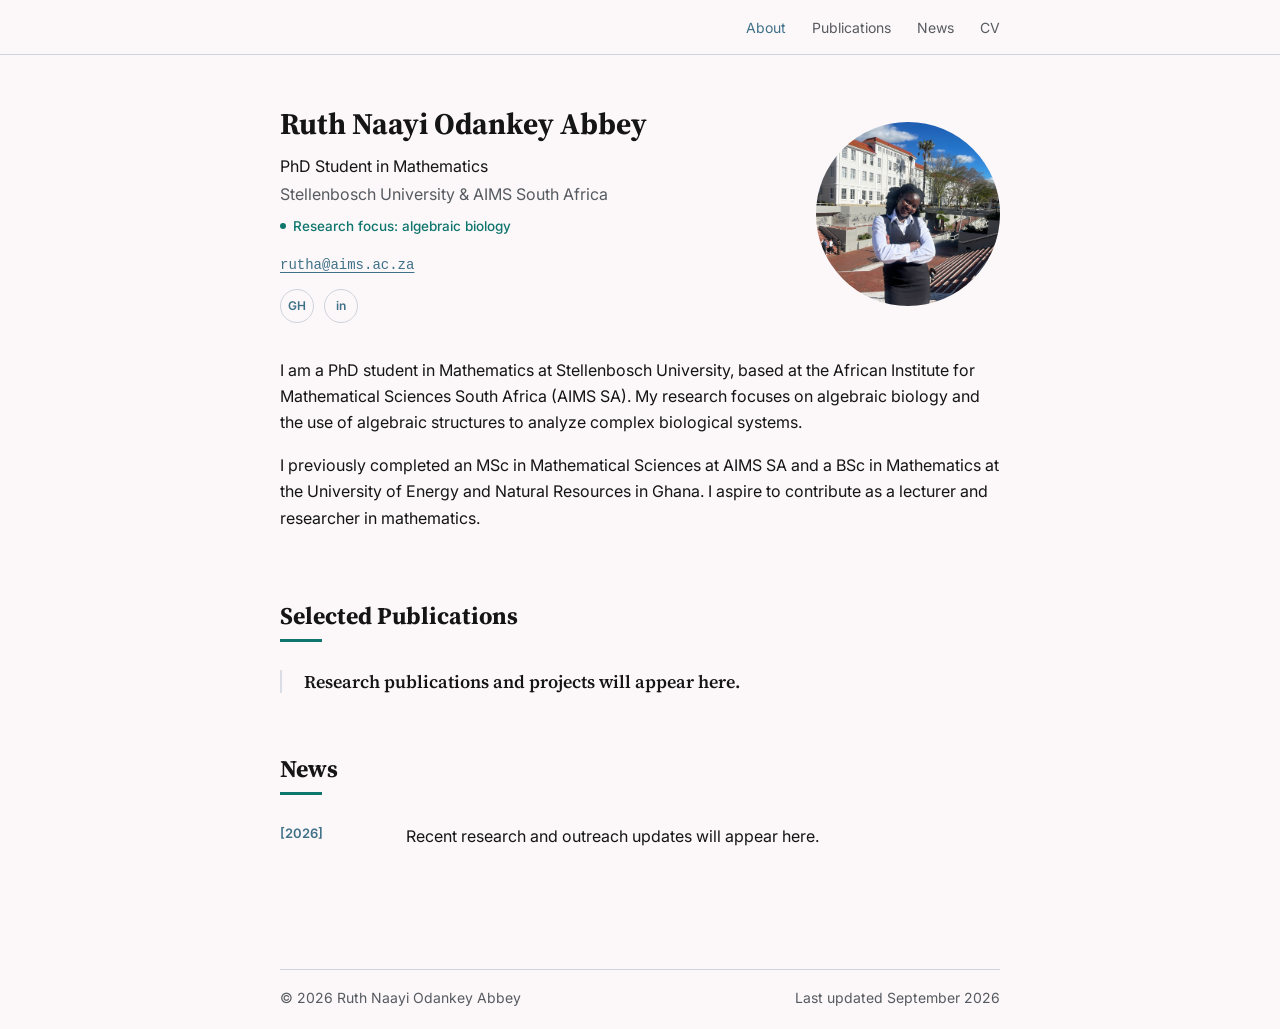
==== index.html @ 3361a00a "feat: scaffold Ruth Abbey portfolio" ====
<!doctype html>
<html lang="en">
  <head>
    <meta charset="utf-8">
    <meta name="viewport" content="width=device-width, initial-scale=1">
    <meta name="description" content="Ruth Naayi Odankey Abbey is a PhD student in Mathematics researching algebraic biology.">
    <title>Ruth Naayi Odankey Abbey</title>
    <link rel="preconnect" href="https://fonts.googleapis.com">
    <link rel="preconnect" href="https://fonts.gstatic.com" crossorigin>
    <link href="https://fonts.googleapis.com/css2?family=Inter:wght@400;500;600&family=Source+Serif+4:wght@600;700&display=swap" rel="stylesheet">
    <link rel="stylesheet" href="styles.css">
  </head>
  <body>
    <header class="site-header">
      <nav class="shell site-nav" aria-label="Primary navigation">
        <ul class="nav-links desktop-nav-links">
          <li><a href="index.html" aria-current="page">About</a></li>
          <li><a href="publications.html">Publications</a></li>
          <li><a href="news.html">News</a></li>
          <li><a href="https://drive.google.com/file/d/1EMElxZEcGMBT8WKk3W0g2B1rgcHjbld0/view?usp=sharing" target="_blank" rel="noopener noreferrer">CV</a></li>
        </ul>
        <details class="mobile-nav">
          <summary>Menu <span class="mobile-nav-icon" aria-hidden="true"></span></summary>
          <ul class="mobile-nav-links">
            <li><a href="index.html" aria-current="page">About</a></li>
            <li><a href="publications.html">Publications</a></li>
            <li><a href="news.html">News</a></li>
            <li><a href="https://drive.google.com/file/d/1EMElxZEcGMBT8WKk3W0g2B1rgcHjbld0/view?usp=sharing" target="_blank" rel="noopener noreferrer">CV</a></li>
          </ul>
        </details>
      </nav>
    </header>

    <main class="shell">
      <section class="intro" aria-labelledby="intro-name">
        <div class="intro-copy">
          <h1 id="intro-name">Ruth Naayi Odankey Abbey</h1>
          <p class="affiliation">PhD Student in Mathematics</p>
          <p class="department">Stellenbosch University &amp; AIMS South Africa</p>
          <p class="status-tag"><span class="status-dot" aria-hidden="true"></span>Research focus: algebraic biology</p>
          <p class="email"><a href="mailto:rutha@aims.ac.za">rutha@aims.ac.za</a></p>
          <div class="social-links" aria-label="Social profiles">
            <a href="https://github.com/ruthabbey" target="_blank" rel="noopener noreferrer" aria-label="GitHub" title="GitHub"><span aria-hidden="true">GH</span></a>
            <a href="https://www.linkedin.com/in/ruth-naayi-odankey-abbey-31a72b222/" target="_blank" rel="noopener noreferrer" aria-label="LinkedIn" title="LinkedIn"><span aria-hidden="true">in</span></a>
          </div>
        </div>
        <img src="photo_2026-09-16_08-29-40.jpg" alt="Portrait of Ruth Naayi Odankey Abbey" class="portrait" width="960" height="1280">
      </section>

      <section class="bio" aria-label="Biography">
        <p>I am a PhD student in Mathematics at Stellenbosch University, based at the African Institute for Mathematical Sciences South Africa (AIMS SA). My research focuses on algebraic biology and the use of algebraic structures to analyze complex biological systems.</p>
        <p>I previously completed an MSc in Mathematical Sciences at AIMS SA and a BSc in Mathematics at the University of Energy and Natural Resources in Ghana. I aspire to contribute as a lecturer and researcher in mathematics.</p>
      </section>

      <section class="section" aria-labelledby="publications-title">
        <div class="section-heading">
          <h2 id="publications-title">Selected Publications</h2>
        </div>
        <div class="publication-list publication-preview">
          <div class="publication-item">
            <h3>Research publications and projects will appear here.</h3>
          </div>
        </div>
      </section>

      <section class="section" aria-labelledby="recent-news-title">
        <div class="section-heading">
          <h2 id="recent-news-title">News</h2>
        </div>
        <ol class="news-list news-preview">
          <li>
            <time datetime="2026">2026</time>
            <p>Recent research and outreach updates will appear here.</p>
          </li>
        </ol>
      </section>
    </main>

    <footer class="shell site-footer">
      <p>© 2026 Ruth Naayi Odankey Abbey</p>
      <p>Last updated September 2026</p>
    </footer>
  </body>
</html>
---- styles.css ----
:root {
  --accent: #0f766e;
  --snow: #fcf7f8;
  --pale-slate: #ced3dc;
  --air-force-blue: #3f7189;
  --sky-blue: #90c2e7;
  --ink: #151515;
  --muted: #565b61;
  --sans: "Inter", -apple-system, BlinkMacSystemFont, "Segoe UI", sans-serif;
  --serif: "Source Serif 4", Georgia, "Times New Roman", serif;
}

*,
*::before,
*::after {
  box-sizing: border-box;
}

html {
  scroll-behavior: smooth;
}

body {
  margin: 0;
  overflow-wrap: anywhere;
  background: var(--snow);
  color: var(--ink);
  font-family: var(--sans);
  font-size: 16px;
  line-height: 1.65;
  -webkit-font-smoothing: antialiased;
}

::selection {
  background: var(--sky-blue);
  color: var(--ink);
}

a {
  color: var(--air-force-blue);
  text-decoration-thickness: 1px;
  text-underline-offset: 0.18em;
}

a:hover {
  color: var(--accent);
}

a:focus-visible,
summary:focus-visible {
  border-radius: 2px;
  outline: 3px solid var(--sky-blue);
  outline-offset: 4px;
  color: var(--accent);
}

h1,
h2,
h3,
p {
  margin-top: 0;
}

h1,
h2,
h3 {
  font-family: var(--serif);
  line-height: 1.25;
}

.shell {
  width: min(100% - 48px, 720px);
  margin-inline: auto;
}

.site-header {
  border-bottom: 1px solid var(--pale-slate);
}

.site-nav {
  display: flex;
  min-height: 54px;
  align-items: center;
  justify-content: flex-end;
}

.nav-links {
  display: flex;
  flex-wrap: wrap;
  justify-content: flex-end;
  gap: 8px 26px;
  margin: 0;
  padding: 0;
  list-style: none;
}

.nav-links a {
  color: var(--muted);
  font-size: 14px;
  font-weight: 400;
  text-decoration: none;
}

.nav-links a[aria-current="page"] {
  color: var(--air-force-blue);
}

.nav-links a:hover {
  color: var(--accent);
}

.mobile-nav {
  display: none;
}

main {
  padding-top: 50px;
}

.intro {
  display: grid;
  grid-template-columns: minmax(0, 1fr) 184px;
  align-items: center;
  gap: 48px;
}

.intro h1,
.page-title {
  margin-bottom: 10px;
  font-size: 30px;
  font-weight: 700;
}

.affiliation,
.department {
  margin-bottom: 2px;
}

.department,
.archive-header p {
  color: var(--muted);
}

.email {
  margin: 16px 0 12px;
  font-family: ui-monospace, SFMono-Regular, Menlo, Consolas, monospace;
  font-size: 14px;
}

.social-links {
  display: flex;
  flex-wrap: wrap;
  gap: 10px;
}

.social-links a {
  display: inline-grid;
  width: 34px;
  height: 34px;
  place-items: center;
  border: 1px solid var(--pale-slate);
  border-radius: 50%;
  font-size: 12px;
  font-weight: 600;
  letter-spacing: -0.03em;
  text-decoration: none;
}

.social-links a:hover {
  border-color: var(--accent);
}

.portrait {
  display: block;
  width: 184px;
  height: 184px;
  border-radius: 50%;
  object-fit: cover;
}

.bio {
  margin-top: 34px;
}

.bio p {
  margin-bottom: 16px;
}

.status-tag {
  display: inline-flex;
  align-items: center;
  gap: 7px;
  margin: 6px 0 0;
  color: var(--accent);
  font-size: 13.5px;
  font-weight: 500;
}

.status-dot {
  width: 6px;
  height: 6px;
  flex-shrink: 0;
  border-radius: 50%;
  background-color: var(--accent);
}

.section {
  padding-top: 54px;
}

.section-heading {
  display: flex;
  align-items: baseline;
  justify-content: space-between;
  gap: 24px;
  margin-bottom: 28px;
}

.section-heading h2,
.archive-header h1 {
  position: relative;
  padding-bottom: 11px;
}

.section-heading h2::after,
.archive-header h1::after {
  position: absolute;
  bottom: 0;
  left: 0;
  width: 42px;
  height: 3px;
  background: var(--accent);
  content: "";
}

.section h2 {
  margin-bottom: 0;
  font-size: 24px;
}

.more-link {
  flex: 0 0 auto;
  font-size: 14px;
}

.section-more {
  margin: 20px 0 0;
  text-align: right;
}

.publication-year-group {
  display: grid;
  grid-template-columns: 72px minmax(0, 1fr);
  gap: 22px;
}

.publication-year-group + .publication-year-group {
  margin-top: 38px;
}

.publication-year {
  margin: 0;
  color: var(--ink);
  font-family: var(--sans);
  font-size: 15px;
  font-weight: 600;
  line-height: 1.5;
}

.publication-year-entries {
  min-width: 0;
  padding-left: 22px;
  border-left: 2px solid color-mix(in srgb, var(--pale-slate) 72%, var(--snow));
}

.publication-item {
  padding-bottom: 25px;
}

.publication-item + .publication-item {
  padding-top: 4px;
}

.publication-item:last-child {
  padding-bottom: 0;
}

.publication-preview .publication-item {
  padding: 0 0 0 22px;
  border-left: 2px solid color-mix(in srgb, var(--pale-slate) 72%, var(--snow));
}

.publication-preview .publication-item + .publication-item {
  margin-top: 30px;
}

.publication-item h3,
.publication-item h4 {
  margin: 0 0 7px;
  font-family: var(--serif);
  font-size: 18px;
  font-weight: 600;
  line-height: 1.3;
}

.timeline-date {
  margin-bottom: 3px;
  color: var(--air-force-blue);
  font-size: 12px;
  font-weight: 600;
  letter-spacing: 0.055em;
  text-transform: uppercase;
}

.publication-authors,
.publication-venue {
  margin-bottom: 2px;
  font-size: 14px;
}

.publication-venue {
  color: var(--muted);
}

.publication-links {
  display: flex;
  flex-wrap: wrap;
  gap: 8px 16px;
  margin: 9px 0 0;
  padding: 0;
  list-style: none;
}

.publication-links a,
.scholar-link a {
  font-size: 13px;
  font-weight: 500;
}

.news-list {
  margin: 0;
  padding: 0;
  list-style: none;
}

.news-list li {
  display: grid;
  grid-template-columns: 104px minmax(0, 1fr);
  gap: 22px;
  padding-bottom: 24px;
}

.news-list time {
  color: var(--air-force-blue);
  font-size: 13px;
  font-weight: 600;
  white-space: nowrap;
}

.news-list time::before {
  content: "[";
}

.news-list time::after {
  content: "]";
}

.news-archive li {
  position: relative;
  display: block;
  padding: 13px 0 13px 20px;
  border-bottom: 1px solid color-mix(in srgb, var(--pale-slate) 62%, var(--snow));
  line-height: 1.6;
}

.news-archive li::before {
  position: absolute;
  top: 16px;
  left: 2px;
  color: var(--air-force-blue);
  content: ">";
  font-size: 12px;
  font-weight: 600;
}

.news-archive time {
  margin-right: 5px;
  color: var(--ink);
  font-size: 14px;
  font-weight: 600;
}

.news-archive p {
  display: inline;
  margin: 0;
  font-size: 15px;
}

.news-list p,
.timeline-item p,
.honour-item p {
  margin-bottom: 3px;
}

.news-list p a {
  font-weight: 500;
}

.timeline-item + .timeline-item {
  margin-top: 30px;
}

.timeline-item h3,
.honour-item h3 {
  margin-bottom: 4px;
  font-size: 18px;
}

.honours-list {
  margin: 0;
  padding: 0;
  list-style: none;
}

.honour-item + .honour-item {
  margin-top: 26px;
}

.skills-list {
  display: grid;
  grid-template-columns: minmax(0, 150px) minmax(0, 1fr);
  gap: 10px 18px;
  margin: 0;
}

.skills-list dt {
  font-weight: 600;
}

.skills-list dd {
  margin: 0;
}

.simple-list {
  margin: 0;
  padding-left: 20px;
}

.simple-list li + li {
  margin-top: 9px;
}

.archive-main {
  max-width: 720px;
}

.archive-header {
  margin-bottom: 44px;
}

.archive-header h1 {
  display: inline-block;
}

.archive-header p {
  max-width: 680px;
  margin-bottom: 0;
}

.site-footer {
  display: flex;
  align-items: center;
  justify-content: space-between;
  gap: 8px 24px;
  margin-top: 92px;
  padding: 16px 0 20px;
  border-top: 1px solid var(--pale-slate);
  color: var(--muted);
  font-size: 14px;
  font-weight: 400;
}

.site-footer p {
  margin-bottom: 0;
}

@media (max-width: 720px) {
  .shell {
    width: min(100% - 40px, 720px);
  }

  .nav-links {
    gap: 6px 18px;
  }

  .nav-links a {
    font-size: 14px;
  }

  main {
    padding-top: 42px;
  }

  .intro {
    grid-template-columns: minmax(0, 1fr) 160px;
    gap: 32px;
  }

  .portrait {
    width: 160px;
    height: 160px;
  }
}

@media (max-width: 600px) {
  body {
    font-size: 15px;
  }

  .shell {
    width: min(100% - 32px, 720px);
  }

  .site-nav {
    display: block;
    min-height: 0;
  }

  .desktop-nav-links {
    display: none;
  }

  .mobile-nav {
    display: block;
    width: 100%;
  }

  .mobile-nav > summary {
    display: flex;
    min-height: 50px;
    align-items: center;
    justify-content: flex-end;
    gap: 9px;
    cursor: pointer;
    color: var(--muted);
    font-size: 14px;
    font-weight: 400;
    list-style: none;
  }

  .mobile-nav > summary::-webkit-details-marker {
    display: none;
  }

  .mobile-nav-icon {
    position: relative;
    width: 18px;
    height: 12px;
    border-top: 1.5px solid currentColor;
    border-bottom: 1.5px solid currentColor;
  }

  .mobile-nav-icon::after {
    position: absolute;
    top: 4px;
    left: 0;
    width: 18px;
    border-top: 1.5px solid currentColor;
    content: "";
  }

  .mobile-nav[open] .mobile-nav-icon {
    height: 18px;
    border: 0;
  }

  .mobile-nav[open] .mobile-nav-icon::before,
  .mobile-nav[open] .mobile-nav-icon::after {
    position: absolute;
    top: 8px;
    left: 0;
    width: 18px;
    border-top: 1.5px solid currentColor;
    content: "";
    transform: rotate(45deg);
  }

  .mobile-nav[open] .mobile-nav-icon::after {
    transform: rotate(-45deg);
  }

  .mobile-nav-links {
    margin: 0;
    padding: 2px 0 12px;
    border-top: 1px solid color-mix(in srgb, var(--pale-slate) 62%, var(--snow));
    list-style: none;
  }

  .mobile-nav-links a {
    display: block;
    padding: 7px 0;
    color: var(--muted);
    font-size: 14px;
    text-align: right;
    text-decoration: none;
  }

  .mobile-nav-links a[aria-current="page"] {
    color: var(--air-force-blue);
  }

  main {
    padding-top: 32px;
  }

  .intro {
    display: flex;
    flex-direction: column-reverse;
    align-items: flex-start;
    gap: 28px;
  }

  .portrait {
    width: 148px;
    height: 148px;
  }

  .intro h1,
  .page-title {
    font-size: 27px;
  }

  .section {
    padding-top: 44px;
  }

  .section-heading {
    display: block;
    margin-bottom: 24px;
  }

  .section-heading h2 {
    margin-bottom: 6px;
  }

  .section h2 {
    font-size: 22px;
  }

  .news-preview li {
    display: block;
    padding-bottom: 20px;
  }

  .news-preview time {
    display: block;
    margin-bottom: 4px;
  }

  .publication-preview .publication-item {
    padding-left: 16px;
  }

  .publication-year-group {
    display: block;
  }

  .publication-year-group + .publication-year-group {
    margin-top: 34px;
  }

  .publication-year {
    margin-bottom: 10px;
  }

  .publication-year-entries {
    padding-left: 16px;
  }

  .skills-list {
    display: block;
  }

  .skills-list dt {
    margin-top: 12px;
  }

  .skills-list dt:first-child {
    margin-top: 0;
  }

  .site-footer {
    flex-direction: column;
    align-items: flex-start;
    margin-top: 64px;
  }
}

@media (max-width: 360px) {
  .shell {
    width: min(100% - 24px, 720px);
  }

  .publication-item h3,
  .publication-item h4 {
    font-size: 17px;
  }

  .publication-authors,
  .publication-venue {
    font-size: 13px;
  }
}

@media (prefers-reduced-motion: reduce) {
  html {
    scroll-behavior: auto;
  }
}
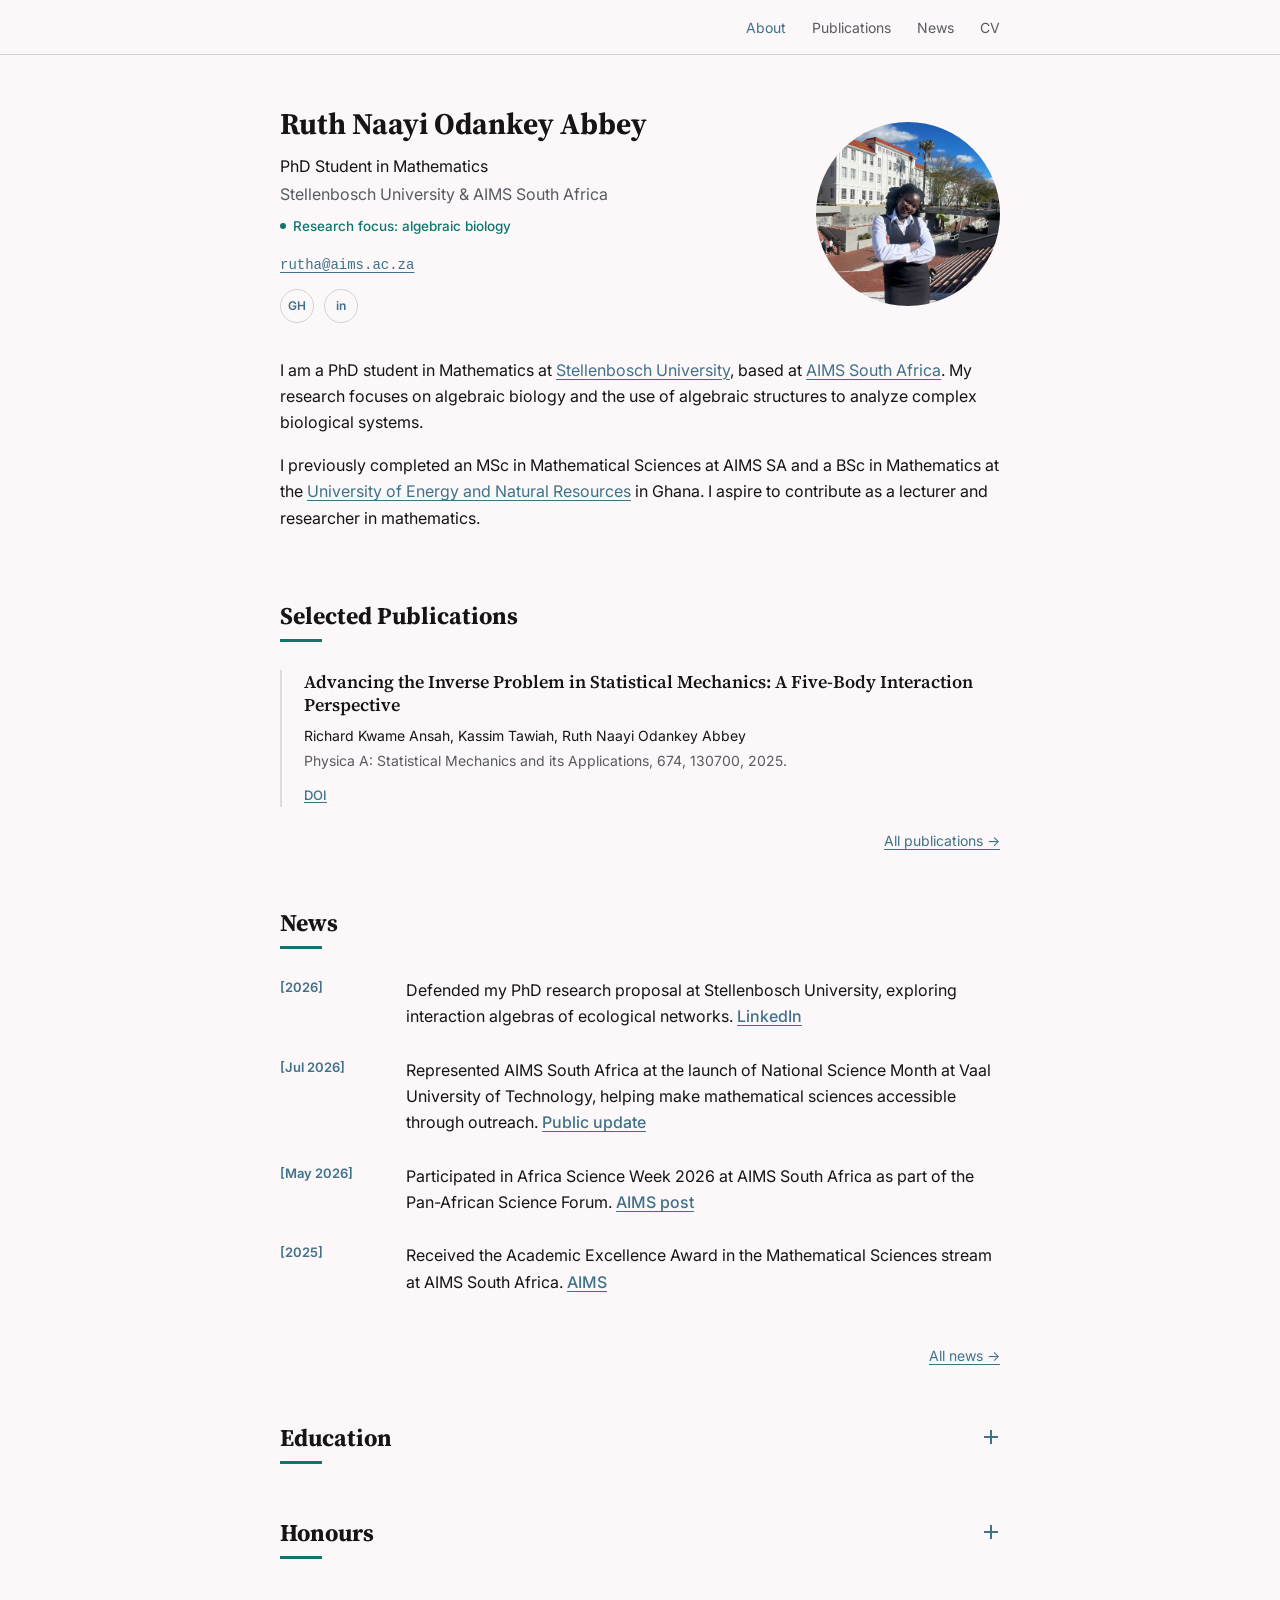
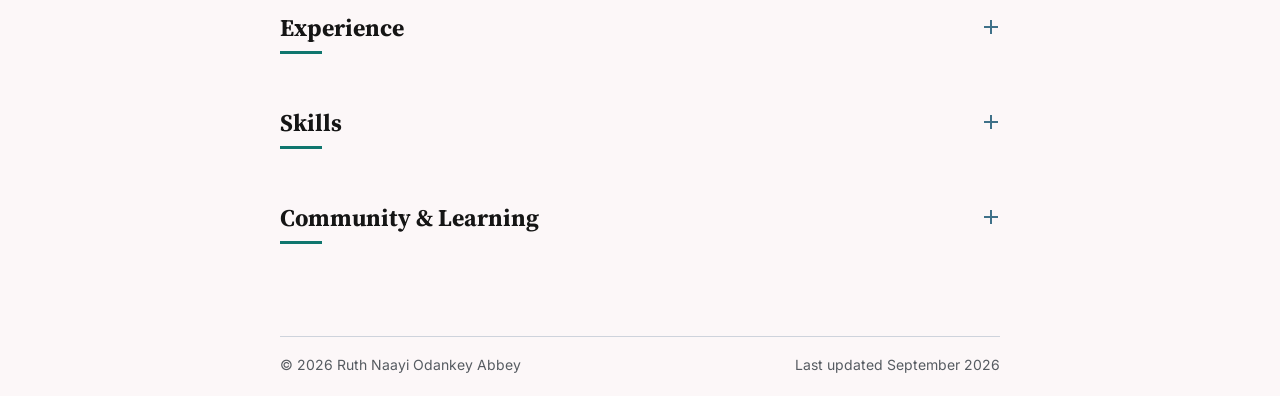
==== commit 20f46680: "feat: add verified Ruth Abbey portfolio content" ====
--- a/index.html
+++ b/index.html
@@ -3,7 +3,7 @@
   <head>
     <meta charset="utf-8">
     <meta name="viewport" content="width=device-width, initial-scale=1">
-    <meta name="description" content="Ruth Naayi Odankey Abbey is a PhD student in Mathematics researching algebraic biology.">
+    <meta name="description" content="Ruth Naayi Odankey Abbey is a PhD student in Mathematics researching algebraic biology at Stellenbosch University and AIMS South Africa.">
     <title>Ruth Naayi Odankey Abbey</title>
     <link rel="preconnect" href="https://fonts.googleapis.com">
     <link rel="preconnect" href="https://fonts.gstatic.com" crossorigin>
@@ -48,8 +48,8 @@
       </section>
 
       <section class="bio" aria-label="Biography">
-        <p>I am a PhD student in Mathematics at Stellenbosch University, based at the African Institute for Mathematical Sciences South Africa (AIMS SA). My research focuses on algebraic biology and the use of algebraic structures to analyze complex biological systems.</p>
-        <p>I previously completed an MSc in Mathematical Sciences at AIMS SA and a BSc in Mathematics at the University of Energy and Natural Resources in Ghana. I aspire to contribute as a lecturer and researcher in mathematics.</p>
+        <p>I am a PhD student in Mathematics at <a href="https://www.su.ac.za/en" target="_blank" rel="noopener noreferrer">Stellenbosch University</a>, based at <a href="https://aims.ac.za/" target="_blank" rel="noopener noreferrer">AIMS South Africa</a>. My research focuses on algebraic biology and the use of algebraic structures to analyze complex biological systems.</p>
+        <p>I previously completed an MSc in Mathematical Sciences at AIMS SA and a BSc in Mathematics at the <a href="https://uenr.edu.gh/" target="_blank" rel="noopener noreferrer">University of Energy and Natural Resources</a> in Ghana. I aspire to contribute as a lecturer and researcher in mathematics.</p>
       </section>
 
       <section class="section" aria-labelledby="publications-title">
@@ -58,9 +58,15 @@
         </div>
         <div class="publication-list publication-preview">
           <div class="publication-item">
-            <h3>Research publications and projects will appear here.</h3>
-          </div>
-        </div>
+            <h3>Advancing the Inverse Problem in Statistical Mechanics: A Five-Body Interaction Perspective</h3>
+            <p class="publication-authors">Richard Kwame Ansah, Kassim Tawiah, Ruth Naayi Odankey Abbey</p>
+            <p class="publication-venue">Physica A: Statistical Mechanics and its Applications, 674, 130700, 2025.</p>
+            <ul class="publication-links">
+              <li><a href="https://doi.org/10.1016/j.physa.2025.130700" target="_blank" rel="noopener noreferrer">DOI</a></li>
+            </ul>
+          </div>
+        </div>
+        <p class="section-more"><a class="more-link" href="publications.html">All publications <span aria-hidden="true">-&gt;</span></a></p>
       </section>
 
       <section class="section" aria-labelledby="recent-news-title">
@@ -70,10 +76,145 @@
         <ol class="news-list news-preview">
           <li>
             <time datetime="2026">2026</time>
-            <p>Recent research and outreach updates will appear here.</p>
+            <p>Defended my PhD research proposal at Stellenbosch University, exploring interaction algebras of ecological networks. <a href="https://www.linkedin.com/in/ruth-naayi-odankey-abbey-31a72b222/" target="_blank" rel="noopener noreferrer">LinkedIn</a></p>
+          </li>
+          <li>
+            <time datetime="2026-07">Jul 2026</time>
+            <p>Represented AIMS South Africa at the launch of National Science Month at Vaal University of Technology, helping make mathematical sciences accessible through outreach. <a href="https://www.linkedin.com/in/ruth-naayi-odankey-abbey-31a72b222/" target="_blank" rel="noopener noreferrer">Public update</a></p>
+          </li>
+          <li>
+            <time datetime="2026-05-25">May 2026</time>
+            <p>Participated in Africa Science Week 2026 at AIMS South Africa as part of the Pan-African Science Forum. <a href="https://www.linkedin.com/posts/aims_2_asw2026-africascienceweek-asw2026-activity-7463913218617540608-WrSS" target="_blank" rel="noopener noreferrer">AIMS post</a></p>
+          </li>
+          <li>
+            <time datetime="2025">2025</time>
+            <p>Received the Academic Excellence Award in the Mathematical Sciences stream at AIMS South Africa. <a href="https://aims.ac.za/" target="_blank" rel="noopener noreferrer">AIMS</a></p>
           </li>
         </ol>
-      </section>
+        <p class="section-more"><a class="more-link" href="news.html">All news <span aria-hidden="true">-&gt;</span></a></p>
+      </section>
+
+      <details class="section section-disclosure">
+        <summary class="section-heading">
+          <h2>Education</h2>
+          <span class="section-disclosure-icon" aria-hidden="true"></span>
+        </summary>
+        <div class="section-disclosure-content">
+          <div class="timeline-list">
+            <article class="timeline-item">
+              <p class="timeline-date">Expected - 2028</p>
+              <h3>PhD in Mathematics</h3>
+              <p><a href="https://www.su.ac.za/en" target="_blank" rel="noopener noreferrer">Stellenbosch University</a>, Stellenbosch, South Africa</p>
+              <p>Based at <a href="https://aims.ac.za/" target="_blank" rel="noopener noreferrer">AIMS South Africa</a>.</p>
+            </article>
+            <article class="timeline-item">
+              <p class="timeline-date">September 2024 - July 2025</p>
+              <h3>MSc in Mathematical Sciences</h3>
+              <p><a href="https://aims.ac.za/" target="_blank" rel="noopener noreferrer">African Institute for Mathematical Sciences (AIMS)</a>, Cape Town, South Africa</p>
+            </article>
+          </div>
+          <p class="section-more"><a class="more-link" href="education.html">All education <span aria-hidden="true">-&gt;</span></a></p>
+        </div>
+      </details>
+
+      <details class="section section-disclosure">
+        <summary class="section-heading">
+          <h2>Honours</h2>
+          <span class="section-disclosure-icon" aria-hidden="true"></span>
+        </summary>
+        <div class="section-disclosure-content">
+          <ol class="honours-list">
+            <li class="honour-item">
+              <p class="timeline-date">2024/2025</p>
+              <h3>Academic Excellence Award</h3>
+              <p>AIMS South Africa, Mathematical Sciences stream.</p>
+            </li>
+            <li class="honour-item">
+              <p class="timeline-date">2026 - 2028</p>
+              <h3>SU - AIMS Postgraduate Scholarship</h3>
+              <p>Stellenbosch University and AIMS South Africa.</p>
+            </li>
+            <li class="honour-item">
+              <p class="timeline-date">2024 - 2025</p>
+              <h3>MasterCard Foundation Scholarship</h3>
+              <p>AIMS South Africa.</p>
+            </li>
+          </ol>
+          <p class="section-more"><a class="more-link" href="honours.html">All honours <span aria-hidden="true">-&gt;</span></a></p>
+        </div>
+      </details>
+
+      <details class="section section-disclosure">
+        <summary class="section-heading">
+          <h2>Experience</h2>
+          <span class="section-disclosure-icon" aria-hidden="true"></span>
+        </summary>
+        <div class="section-disclosure-content">
+          <div class="timeline-list">
+            <article class="timeline-item">
+              <p class="timeline-date">November 2023 - September 2024</p>
+              <h3>Teaching and Research Assistant</h3>
+              <p>University of Energy and Natural Resources, Sunyani, Ghana</p>
+              <p>Organized tutorials on Abstract and Linear Algebra, Numerical Analysis, Operations Research, and Partial Differential Equations. Marked and graded assignments.</p>
+            </article>
+            <article class="timeline-item">
+              <p class="timeline-date">October 2022 - October 2023</p>
+              <h3>Intern</h3>
+              <p>Ecobank, Sunyani, Ghana</p>
+              <p>Assisted customers and facilitated onboarding to Ecobank online platforms.</p>
+            </article>
+          </div>
+        </div>
+      </details>
+
+      <details class="section section-disclosure">
+        <summary class="section-heading">
+          <h2>Skills</h2>
+          <span class="section-disclosure-icon" aria-hidden="true"></span>
+        </summary>
+        <div class="section-disclosure-content">
+          <dl class="skills-list">
+            <dt>Programming languages</dt>
+            <dd>Python, R</dd>
+            <dt>Mathematical software</dt>
+            <dd>MATLAB, Sage</dd>
+            <dt>Other</dt>
+            <dd>LaTeX, Microsoft Office suite</dd>
+            <dt>Soft skills</dt>
+            <dd>Communication, Analytical Thinking, Teamwork, Leadership</dd>
+          </dl>
+        </div>
+      </details>
+
+      <details class="section section-disclosure">
+        <summary class="section-heading">
+          <h2>Community &amp; Learning</h2>
+          <span class="section-disclosure-icon" aria-hidden="true"></span>
+        </summary>
+        <div class="section-disclosure-content">
+          <h3>Leadership</h3>
+          <ul class="simple-list">
+            <li>MasterCard Foundation Student Council Representative, AIMS South Africa, 2024 - 2025.</li>
+            <li>Fitness Club President, AIMS South Africa, 2024 - 2025.</li>
+            <li>Deputy Welfare Committee Chairperson, UENR SRC, 2022 - 2023.</li>
+            <li>Member of Parliament for Mathematics, Ninth Parliamentary Council, UENR SRC, 2021 - 2022.</li>
+            <li>Course Representative, University of Energy and Natural Resources, 2019 - 2023.</li>
+          </ul>
+          <h3>Volunteering</h3>
+          <ul class="simple-list">
+            <li>MasterCard Foundation Scholar, community service, 20+ hours.</li>
+            <li>AIMS House of Science Volunteer.</li>
+            <li>Organized tutorials and invigilation support at UENR.</li>
+          </ul>
+          <h3>Course and conferences</h3>
+          <ul class="simple-list">
+            <li>AI Career Essentials, ALX, May 2024 - July 2024.</li>
+            <li>Baobab Summit, Mastercard Foundation, Kenya, 2025.</li>
+            <li>Africa Scientifique workshop, AIMS South Africa, 2025.</li>
+            <li>Women Advancement Forum, AIMS South Africa, 2025.</li>
+          </ul>
+        </div>
+      </details>
     </main>
 
     <footer class="shell site-footer">
--- a/styles.css
+++ b/styles.css
@@ -337,6 +337,66 @@
   font-weight: 500;
 }
 
+.section-disclosure > summary {
+  display: flex;
+  cursor: pointer;
+  list-style: none;
+  margin-bottom: 0;
+}
+
+.section-disclosure > summary::-webkit-details-marker {
+  display: none;
+}
+
+.section-disclosure > summary:hover h2 {
+  color: var(--accent);
+}
+
+.section-disclosure-icon {
+  position: relative;
+  width: 18px;
+  height: 18px;
+  flex: 0 0 18px;
+  color: var(--air-force-blue);
+}
+
+.section-disclosure-icon::before,
+.section-disclosure-icon::after {
+  position: absolute;
+  top: 8px;
+  left: 2px;
+  width: 14px;
+  height: 2px;
+  background: currentColor;
+  content: "";
+}
+
+.section-disclosure-icon::after {
+  transform: rotate(90deg);
+}
+
+.section-disclosure[open] .section-disclosure-icon::after {
+  transform: rotate(0);
+}
+
+.section-disclosure[open] > summary {
+  margin-bottom: 24px;
+}
+
+.section-disclosure-content {
+  position: relative;
+  padding-top: 4px;
+}
+
+.section-disclosure-content h3 {
+  margin: 0 0 5px;
+  font-size: 17px;
+}
+
+.section-disclosure-content h3:not(:first-child) {
+  margin-top: 28px;
+}
+
 .news-list {
   margin: 0;
   padding: 0;
@@ -647,6 +707,10 @@
     font-size: 22px;
   }
 
+  .section-disclosure > summary {
+    display: flex;
+  }
+
   .news-preview li {
     display: block;
     padding-bottom: 20px;
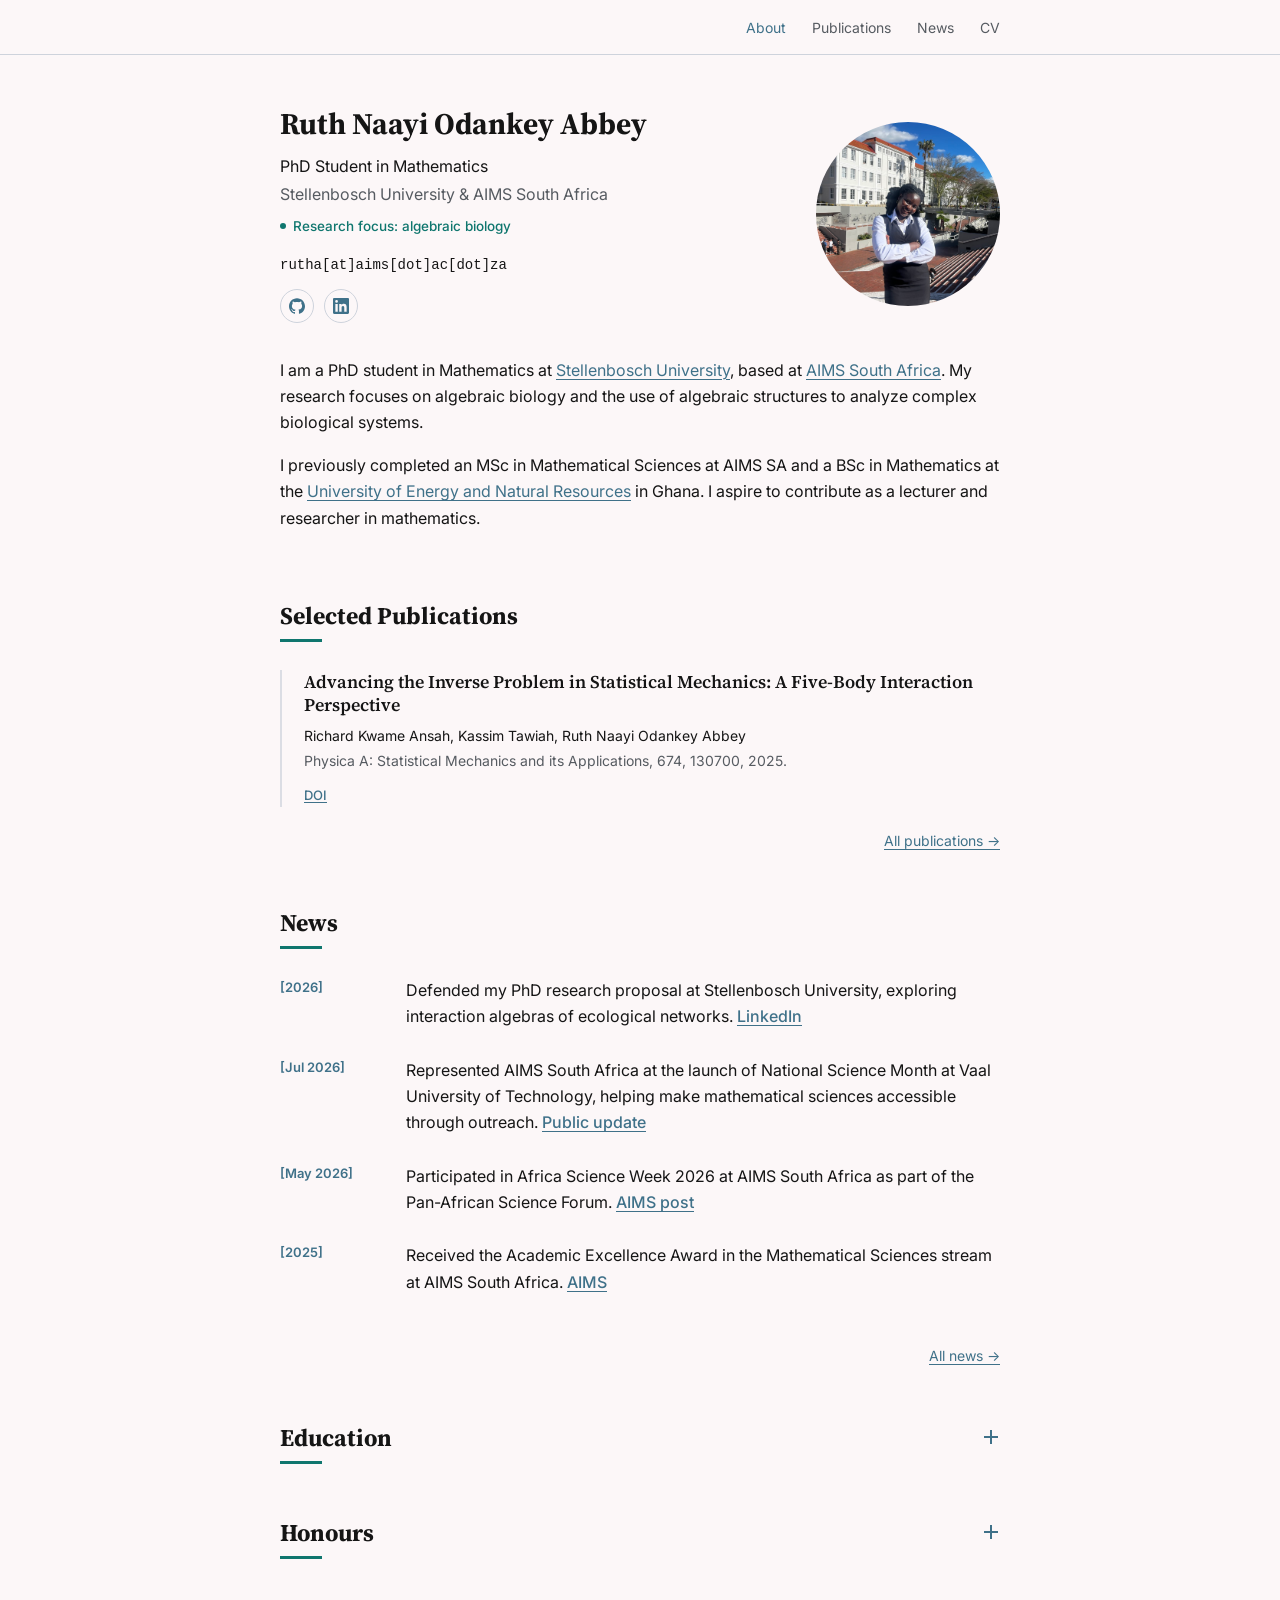
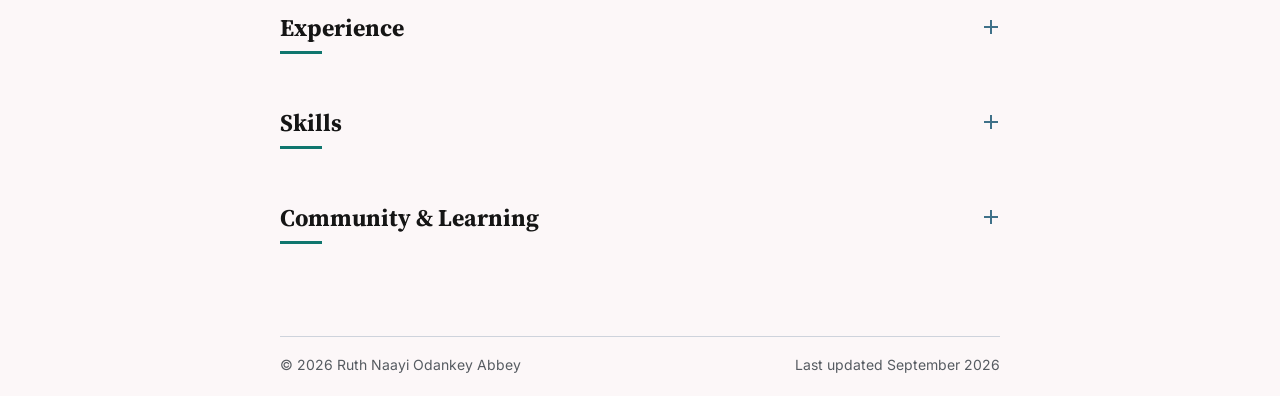
==== commit 76e77dc3: "fix: refine social icons and contact display" ====
--- a/index.html
+++ b/index.html
@@ -38,10 +38,14 @@
           <p class="affiliation">PhD Student in Mathematics</p>
           <p class="department">Stellenbosch University &amp; AIMS South Africa</p>
           <p class="status-tag"><span class="status-dot" aria-hidden="true"></span>Research focus: algebraic biology</p>
-          <p class="email"><a href="mailto:rutha@aims.ac.za">rutha@aims.ac.za</a></p>
+          <p class="email">rutha[at]aims[dot]ac[dot]za</p>
           <div class="social-links" aria-label="Social profiles">
-            <a href="https://github.com/ruthabbey" target="_blank" rel="noopener noreferrer" aria-label="GitHub" title="GitHub"><span aria-hidden="true">GH</span></a>
-            <a href="https://www.linkedin.com/in/ruth-naayi-odankey-abbey-31a72b222/" target="_blank" rel="noopener noreferrer" aria-label="LinkedIn" title="LinkedIn"><span aria-hidden="true">in</span></a>
+            <a href="https://github.com/ruthabbey" target="_blank" rel="noopener noreferrer" aria-label="GitHub" title="GitHub">
+              <svg viewBox="0 0 24 24" aria-hidden="true" focusable="false"><path d="M12 .297c-6.63 0-12 5.373-12 12 0 5.303 3.438 9.8 8.205 11.385.6.113.82-.258.82-.577 0-.285-.01-1.04-.015-2.04-3.338.724-4.042-1.61-4.042-1.61C4.422 18.07 3.633 17.7 3.633 17.7c-1.087-.744.084-.729.084-.729 1.205.084 1.84 1.237 1.84 1.237 1.07 1.835 2.809 1.305 3.495.998.108-.776.418-1.305.762-1.605-2.665-.3-5.466-1.332-5.466-5.93 0-1.31.465-2.38 1.235-3.22-.135-.303-.54-1.523.105-3.176 0 0 1.005-.322 3.3 1.23.96-.267 1.98-.399 3-.405 1.02.006 2.04.138 3 .405 2.28-1.552 3.285-1.23 3.285-1.23.645 1.653.24 2.873.12 3.176.765.84 1.23 1.91 1.23 3.22 0 4.61-2.805 5.625-5.475 5.92.42.36.81 1.096.81 2.22 0 1.606-.015 2.896-.015 3.286 0 .315.21.69.825.57C20.565 22.092 24 17.592 24 12.297c0-6.627-5.373-12-12-12"></path></svg>
+            </a>
+            <a href="https://www.linkedin.com/in/ruth-naayi-odankey-abbey-31a72b222/" target="_blank" rel="noopener noreferrer" aria-label="LinkedIn" title="LinkedIn">
+              <svg viewBox="0 0 24 24" aria-hidden="true" focusable="false"><path d="M20.447 20.452h-3.554v-5.569c0-1.328-.027-3.037-1.852-3.037-1.853 0-2.136 1.445-2.136 2.939v5.667H9.351V8.845h3.414v1.561h.046c.477-.9 1.637-1.85 3.37-1.85 3.601 0 4.266 2.37 4.266 5.455v6.441zM5.337 7.284a2.062 2.062 0 1 1 0-4.124 2.062 2.062 0 0 1 0 4.124zM3.555 8.845h3.564v11.607H3.555V8.845zM22.225 0H1.771C.792 0 0 .774 0 1.729v20.542C0 23.227.792 24 1.771 24h20.451C23.2 24 24 23.227 24 22.271V1.729C24 .774 23.2 0 22.225 0z"></path></svg>
+            </a>
           </div>
         </div>
         <img src="photo_2026-09-16_08-29-40.jpg" alt="Portrait of Ruth Naayi Odankey Abbey" class="portrait" width="960" height="1280">
--- a/styles.css
+++ b/styles.css
@@ -166,6 +166,13 @@
   text-decoration: none;
 }
 
+.social-links svg {
+  display: block;
+  width: 16px;
+  height: 16px;
+  fill: currentColor;
+}
+
 .social-links a:hover {
   border-color: var(--accent);
 }
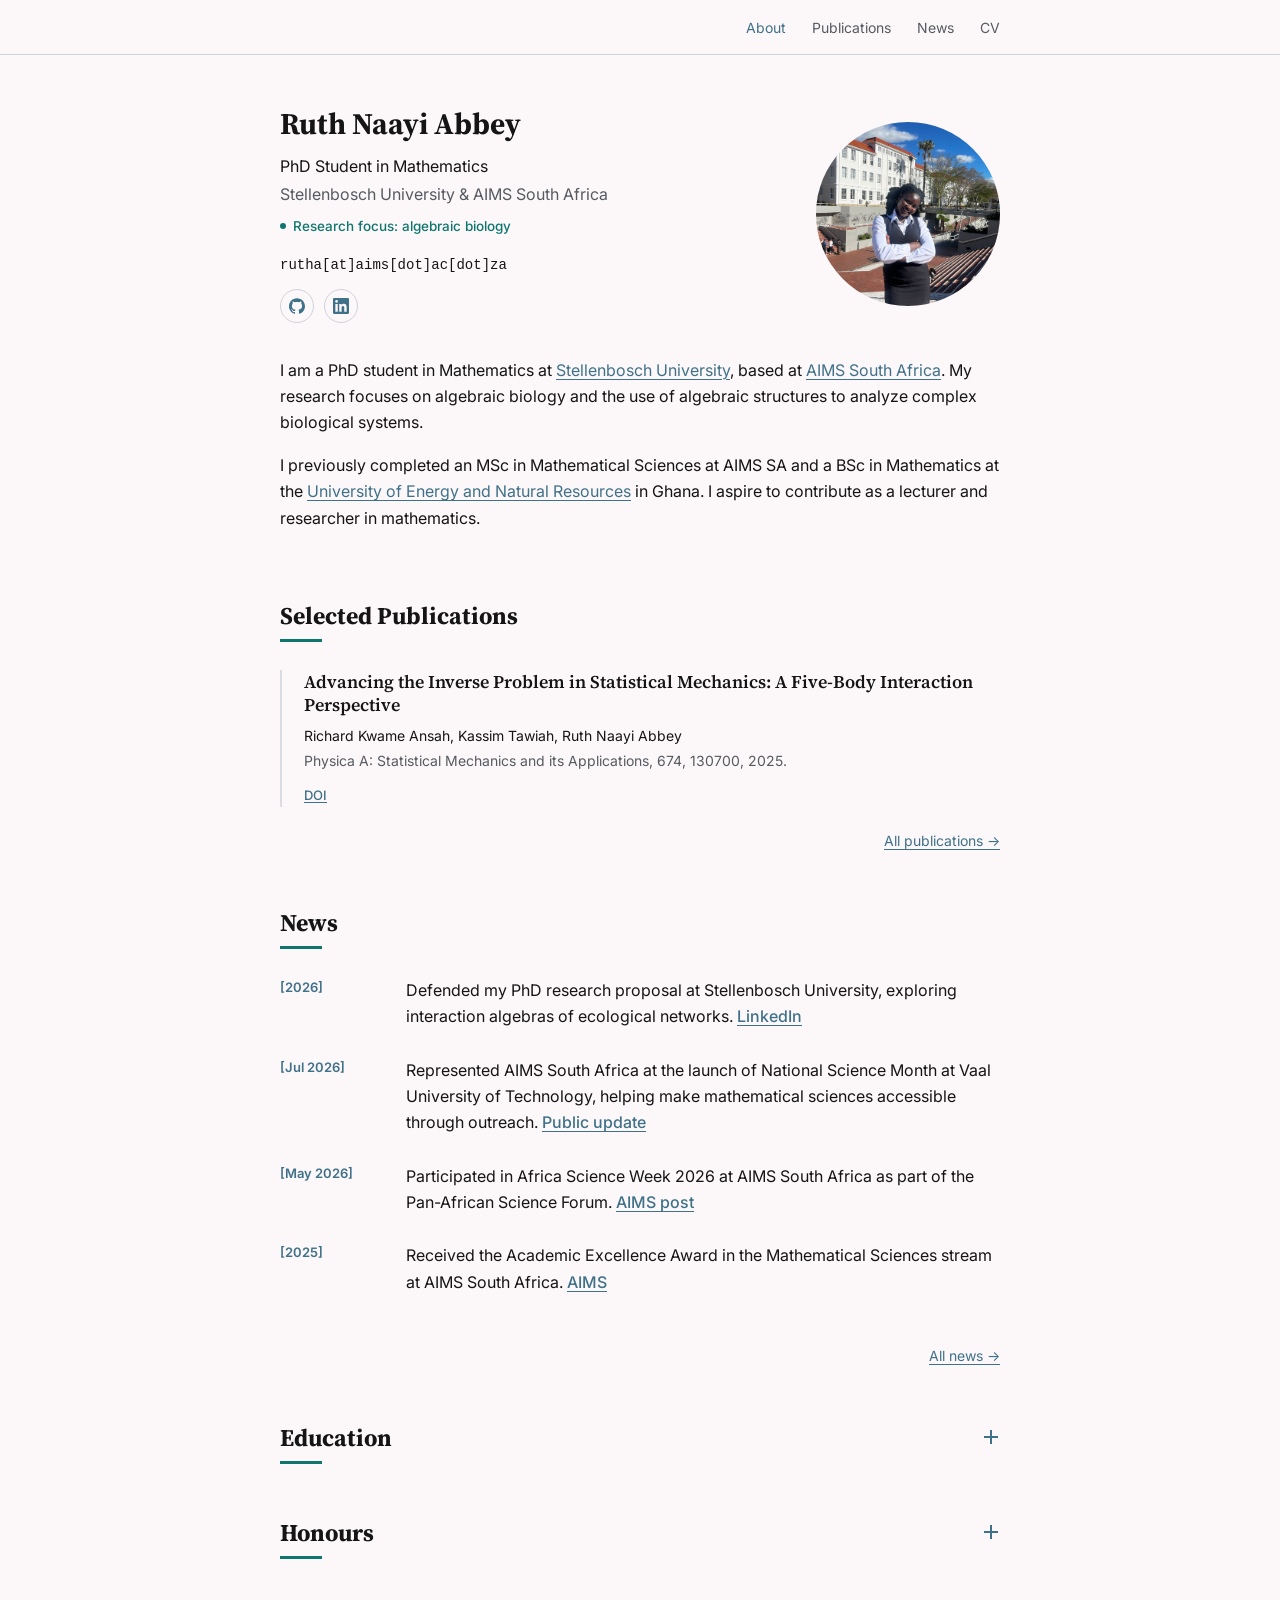
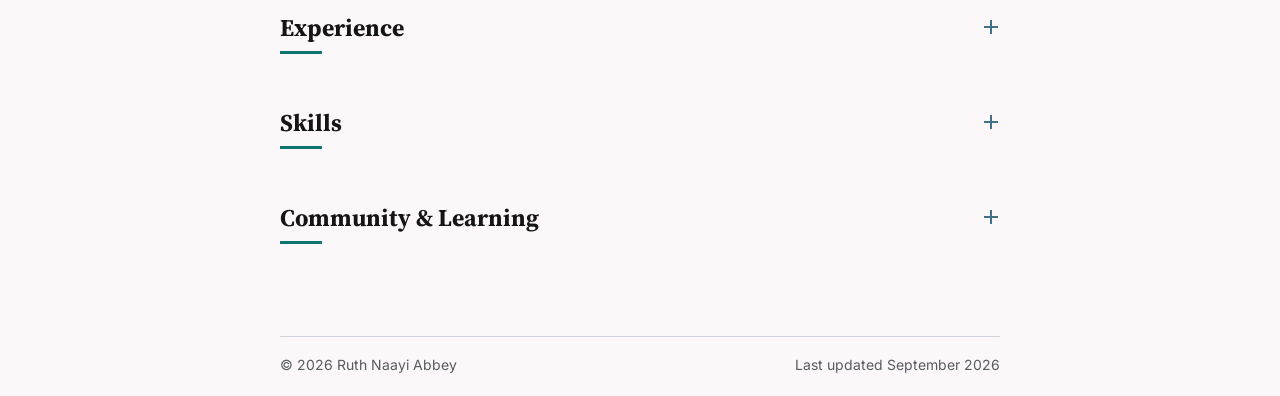
==== commit a809e8d1: "fix: update portfolio display name" ====
--- a/index.html
+++ b/index.html
@@ -3,8 +3,8 @@
   <head>
     <meta charset="utf-8">
     <meta name="viewport" content="width=device-width, initial-scale=1">
-    <meta name="description" content="Ruth Naayi Odankey Abbey is a PhD student in Mathematics researching algebraic biology at Stellenbosch University and AIMS South Africa.">
-    <title>Ruth Naayi Odankey Abbey</title>
+    <meta name="description" content="Ruth Naayi Abbey is a PhD student in Mathematics researching algebraic biology at Stellenbosch University and AIMS South Africa.">
+    <title>Ruth Naayi Abbey</title>
     <link rel="preconnect" href="https://fonts.googleapis.com">
     <link rel="preconnect" href="https://fonts.gstatic.com" crossorigin>
     <link href="https://fonts.googleapis.com/css2?family=Inter:wght@400;500;600&family=Source+Serif+4:wght@600;700&display=swap" rel="stylesheet">
@@ -34,7 +34,7 @@
     <main class="shell">
       <section class="intro" aria-labelledby="intro-name">
         <div class="intro-copy">
-          <h1 id="intro-name">Ruth Naayi Odankey Abbey</h1>
+          <h1 id="intro-name">Ruth Naayi Abbey</h1>
           <p class="affiliation">PhD Student in Mathematics</p>
           <p class="department">Stellenbosch University &amp; AIMS South Africa</p>
           <p class="status-tag"><span class="status-dot" aria-hidden="true"></span>Research focus: algebraic biology</p>
@@ -48,7 +48,7 @@
             </a>
           </div>
         </div>
-        <img src="photo_2026-09-16_08-29-40.jpg" alt="Portrait of Ruth Naayi Odankey Abbey" class="portrait" width="960" height="1280">
+        <img src="photo_2026-09-16_08-29-40.jpg" alt="Portrait of Ruth Naayi Abbey" class="portrait" width="960" height="1280">
       </section>
 
       <section class="bio" aria-label="Biography">
@@ -63,7 +63,7 @@
         <div class="publication-list publication-preview">
           <div class="publication-item">
             <h3>Advancing the Inverse Problem in Statistical Mechanics: A Five-Body Interaction Perspective</h3>
-            <p class="publication-authors">Richard Kwame Ansah, Kassim Tawiah, Ruth Naayi Odankey Abbey</p>
+            <p class="publication-authors">Richard Kwame Ansah, Kassim Tawiah, Ruth Naayi Abbey</p>
             <p class="publication-venue">Physica A: Statistical Mechanics and its Applications, 674, 130700, 2025.</p>
             <ul class="publication-links">
               <li><a href="https://doi.org/10.1016/j.physa.2025.130700" target="_blank" rel="noopener noreferrer">DOI</a></li>
@@ -222,7 +222,7 @@
     </main>
 
     <footer class="shell site-footer">
-      <p>© 2026 Ruth Naayi Odankey Abbey</p>
+      <p>© 2026 Ruth Naayi Abbey</p>
       <p>Last updated September 2026</p>
     </footer>
   </body>
